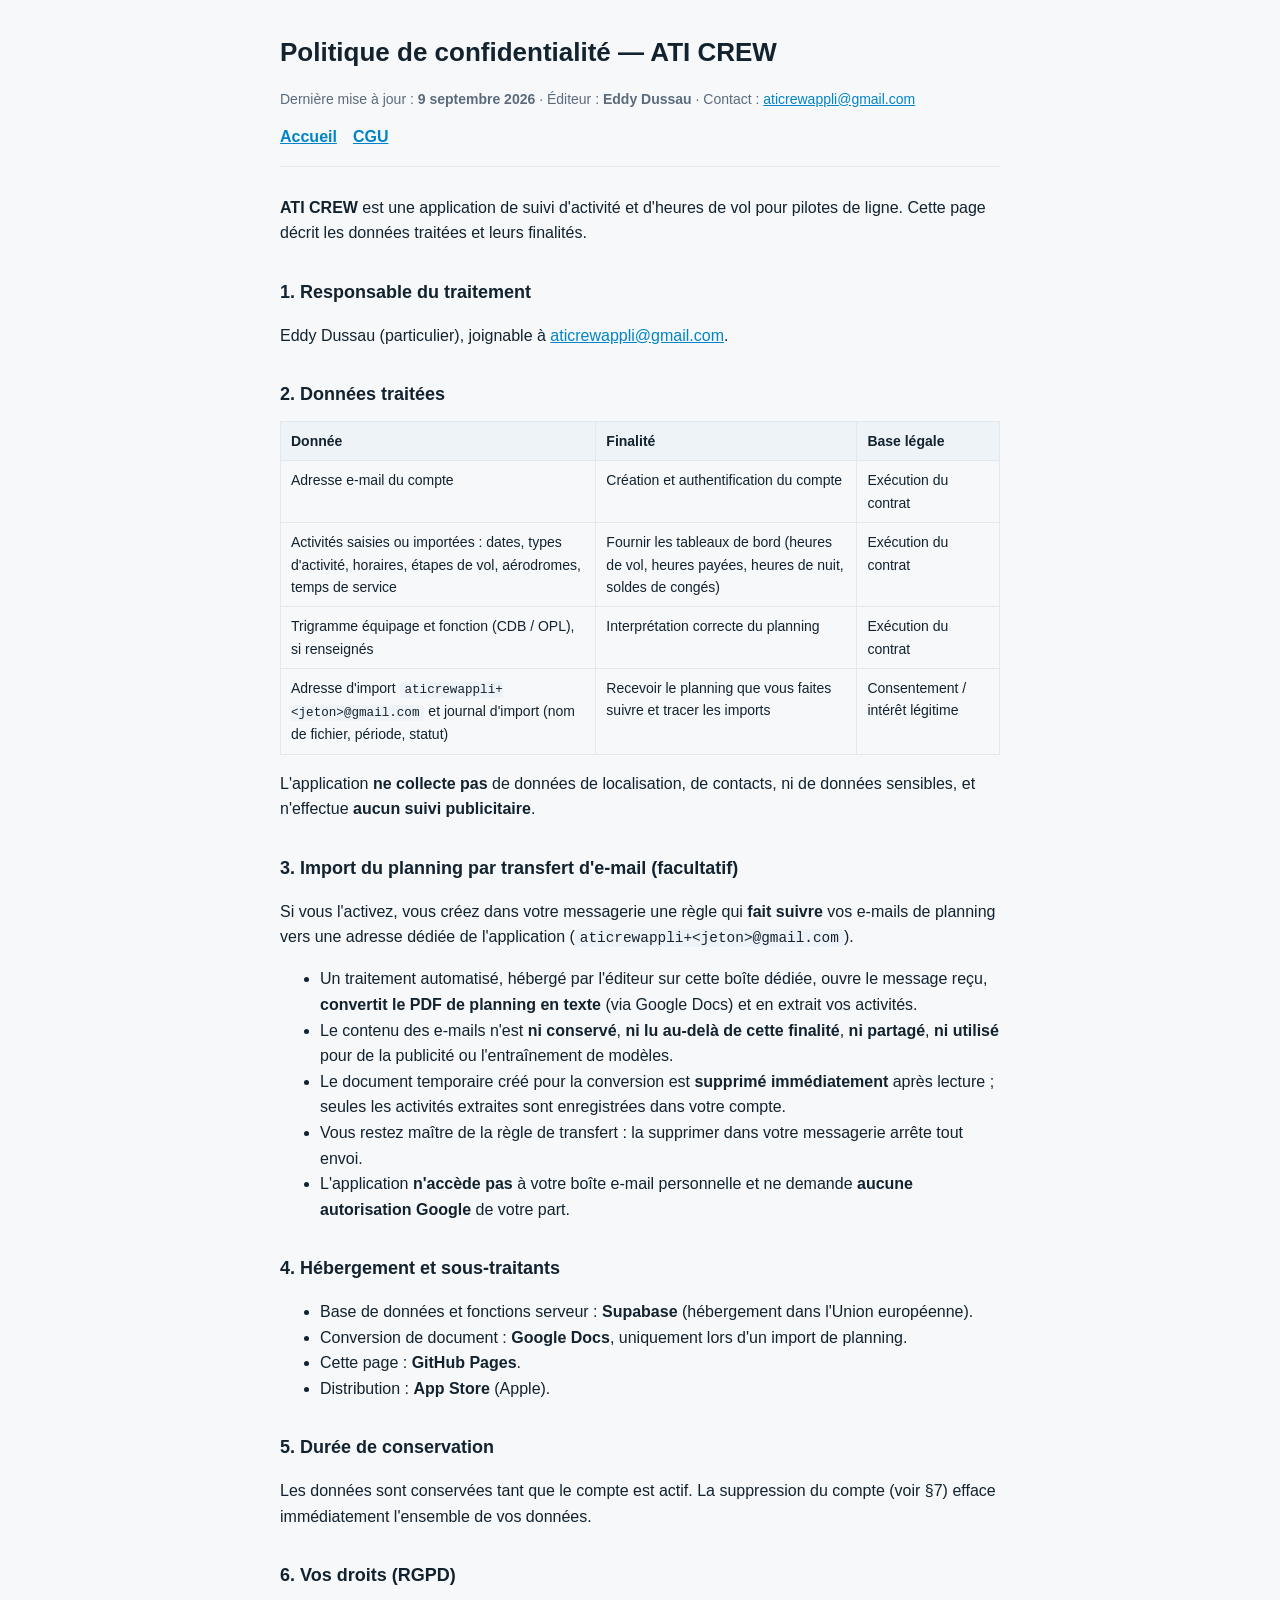
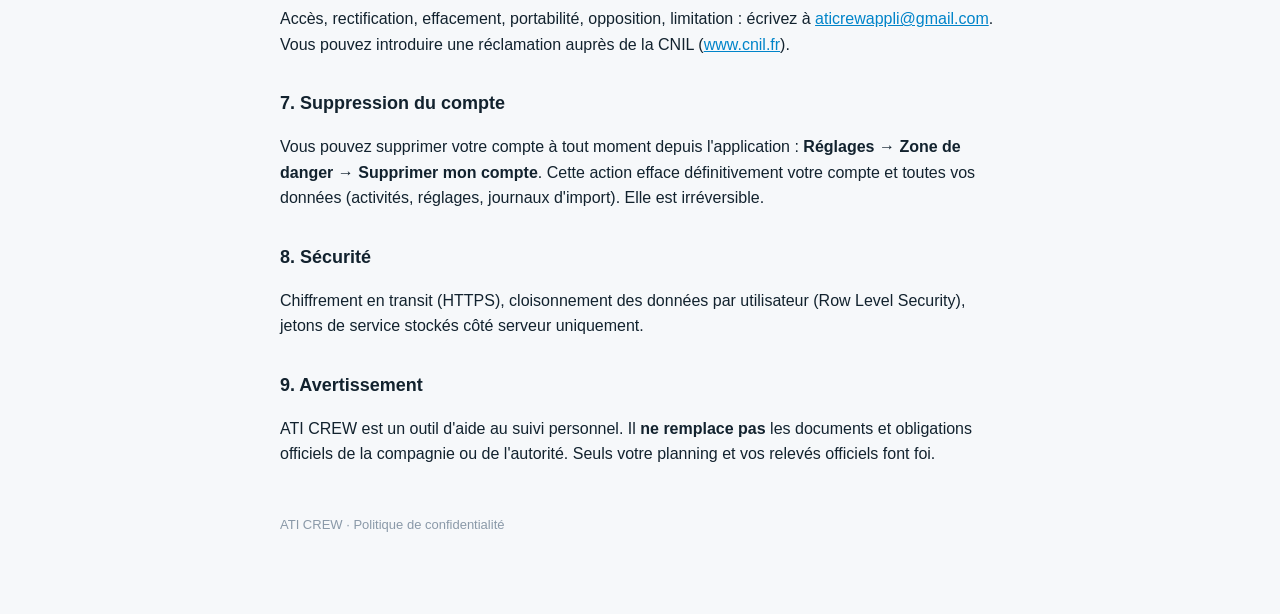
==== confidentialite.html @ f27d481b "Add files via upload" ====
<!doctype html>
<html lang="fr">
<head>
<meta charset="utf-8">
<meta name="viewport" content="width=device-width, initial-scale=1">
<title>ATI CREW — Politique de confidentialité</title>
<link rel="stylesheet" href="style.css">
</head>
<body>
<div class="wrap">
<header>
  <h1>Politique de confidentialité — ATI CREW</h1>
  <p class="muted">Dernière mise à jour : <strong>9 septembre 2026</strong> · Éditeur : <strong>Eddy Dussau</strong> · Contact : <a href="mailto:aticrewappli@gmail.com">aticrewappli@gmail.com</a></p>
  <nav><a href="index.html">Accueil</a><a href="cgu.html">CGU</a></nav>
</header>

<p><strong>ATI CREW</strong> est une application de suivi d'activité et d'heures de vol pour pilotes de ligne. Cette page décrit les données traitées et leurs finalités.</p>

<h2>1. Responsable du traitement</h2>
<p>Eddy Dussau (particulier), joignable à <a href="mailto:aticrewappli@gmail.com">aticrewappli@gmail.com</a>.</p>

<h2>2. Données traitées</h2>
<table>
  <tr><th>Donnée</th><th>Finalité</th><th>Base légale</th></tr>
  <tr><td>Adresse e-mail du compte</td><td>Création et authentification du compte</td><td>Exécution du contrat</td></tr>
  <tr><td>Activités saisies ou importées : dates, types d'activité, horaires, étapes de vol, aérodromes, temps de service</td><td>Fournir les tableaux de bord (heures de vol, heures payées, heures de nuit, soldes de congés)</td><td>Exécution du contrat</td></tr>
  <tr><td>Trigramme équipage et fonction (CDB / OPL), si renseignés</td><td>Interprétation correcte du planning</td><td>Exécution du contrat</td></tr>
  <tr><td>Adresse d'import <code>aticrewappli+&lt;jeton&gt;@gmail.com</code> et journal d'import (nom de fichier, période, statut)</td><td>Recevoir le planning que vous faites suivre et tracer les imports</td><td>Consentement / intérêt légitime</td></tr>
</table>
<p>L'application <strong>ne collecte pas</strong> de données de localisation, de contacts, ni de données sensibles, et n'effectue <strong>aucun suivi publicitaire</strong>.</p>

<h2>3. Import du planning par transfert d'e-mail (facultatif)</h2>
<p>Si vous l'activez, vous créez dans votre messagerie une règle qui <strong>fait suivre</strong> vos e-mails de planning vers une adresse dédiée de l'application (<code>aticrewappli+&lt;jeton&gt;@gmail.com</code>).</p>
<ul>
  <li>Un traitement automatisé, hébergé par l'éditeur sur cette boîte dédiée, ouvre le message reçu, <strong>convertit le PDF de planning en texte</strong> (via Google&nbsp;Docs) et en extrait vos activités.</li>
  <li>Le contenu des e-mails n'est <strong>ni conservé</strong>, <strong>ni lu au-delà de cette finalité</strong>, <strong>ni partagé</strong>, <strong>ni utilisé</strong> pour de la publicité ou l'entraînement de modèles.</li>
  <li>Le document temporaire créé pour la conversion est <strong>supprimé immédiatement</strong> après lecture ; seules les activités extraites sont enregistrées dans votre compte.</li>
  <li>Vous restez maître de la règle de transfert : la supprimer dans votre messagerie arrête tout envoi.</li>
  <li>L'application <strong>n'accède pas</strong> à votre boîte e-mail personnelle et ne demande <strong>aucune autorisation Google</strong> de votre part.</li>
</ul>

<h2>4. Hébergement et sous-traitants</h2>
<ul>
  <li>Base de données et fonctions serveur : <strong>Supabase</strong> (hébergement dans l'Union européenne).</li>
  <li>Conversion de document : <strong>Google&nbsp;Docs</strong>, uniquement lors d'un import de planning.</li>
  <li>Cette page : <strong>GitHub Pages</strong>.</li>
  <li>Distribution : <strong>App Store</strong> (Apple).</li>
</ul>

<h2>5. Durée de conservation</h2>
<p>Les données sont conservées tant que le compte est actif. La suppression du compte (voir §7) efface immédiatement l'ensemble de vos données.</p>

<h2>6. Vos droits (RGPD)</h2>
<p>Accès, rectification, effacement, portabilité, opposition, limitation : écrivez à <a href="mailto:aticrewappli@gmail.com">aticrewappli@gmail.com</a>. Vous pouvez introduire une réclamation auprès de la CNIL (<a href="https://www.cnil.fr">www.cnil.fr</a>).</p>

<h2>7. Suppression du compte</h2>
<p>Vous pouvez supprimer votre compte à tout moment depuis l'application : <strong>Réglages → Zone de danger → Supprimer mon compte</strong>. Cette action efface définitivement votre compte et toutes vos données (activités, réglages, journaux d'import). Elle est irréversible.</p>

<h2>8. Sécurité</h2>
<p>Chiffrement en transit (HTTPS), cloisonnement des données par utilisateur (Row Level Security), jetons de service stockés côté serveur uniquement.</p>

<h2>9. Avertissement</h2>
<p>ATI CREW est un outil d'aide au suivi personnel. Il <strong>ne remplace pas</strong> les documents et obligations officiels de la compagnie ou de l'autorité. Seuls votre planning et vos relevés officiels font foi.</p>

<footer>ATI CREW · Politique de confidentialité</footer>
</div>
</body>
</html>
---- style.css ----
:root { color-scheme: light; }
* { box-sizing: border-box; }
body {
  margin: 0;
  font: 16px/1.6 -apple-system, BlinkMacSystemFont, "Segoe UI", Roboto, Helvetica, Arial, sans-serif;
  color: #12222e;
  background: #f6f8fa;
}
.wrap { max-width: 760px; margin: 0 auto; padding: 32px 20px 80px; }
header { border-bottom: 1px solid #e2e8ee; padding-bottom: 16px; margin-bottom: 28px; }
h1 { font-size: 26px; margin: 0 0 4px; }
h2 { font-size: 18px; margin: 32px 0 8px; }
.muted { color: #5b6b7c; font-size: 14px; }
a { color: #0084c9; }
nav a { margin-right: 16px; font-weight: 600; }
table { border-collapse: collapse; width: 100%; margin: 12px 0; font-size: 14px; }
th, td { border: 1px solid #e2e8ee; padding: 8px 10px; text-align: left; vertical-align: top; }
th { background: #eef3f8; }
code { background: #eef3f8; padding: 1px 5px; border-radius: 4px; font-size: 90%; }
.note { background: #fff; border: 1px solid #e2e8ee; border-radius: 10px; padding: 14px 16px; margin: 20px 0; }
footer { margin-top: 48px; color: #8a99a8; font-size: 13px; }
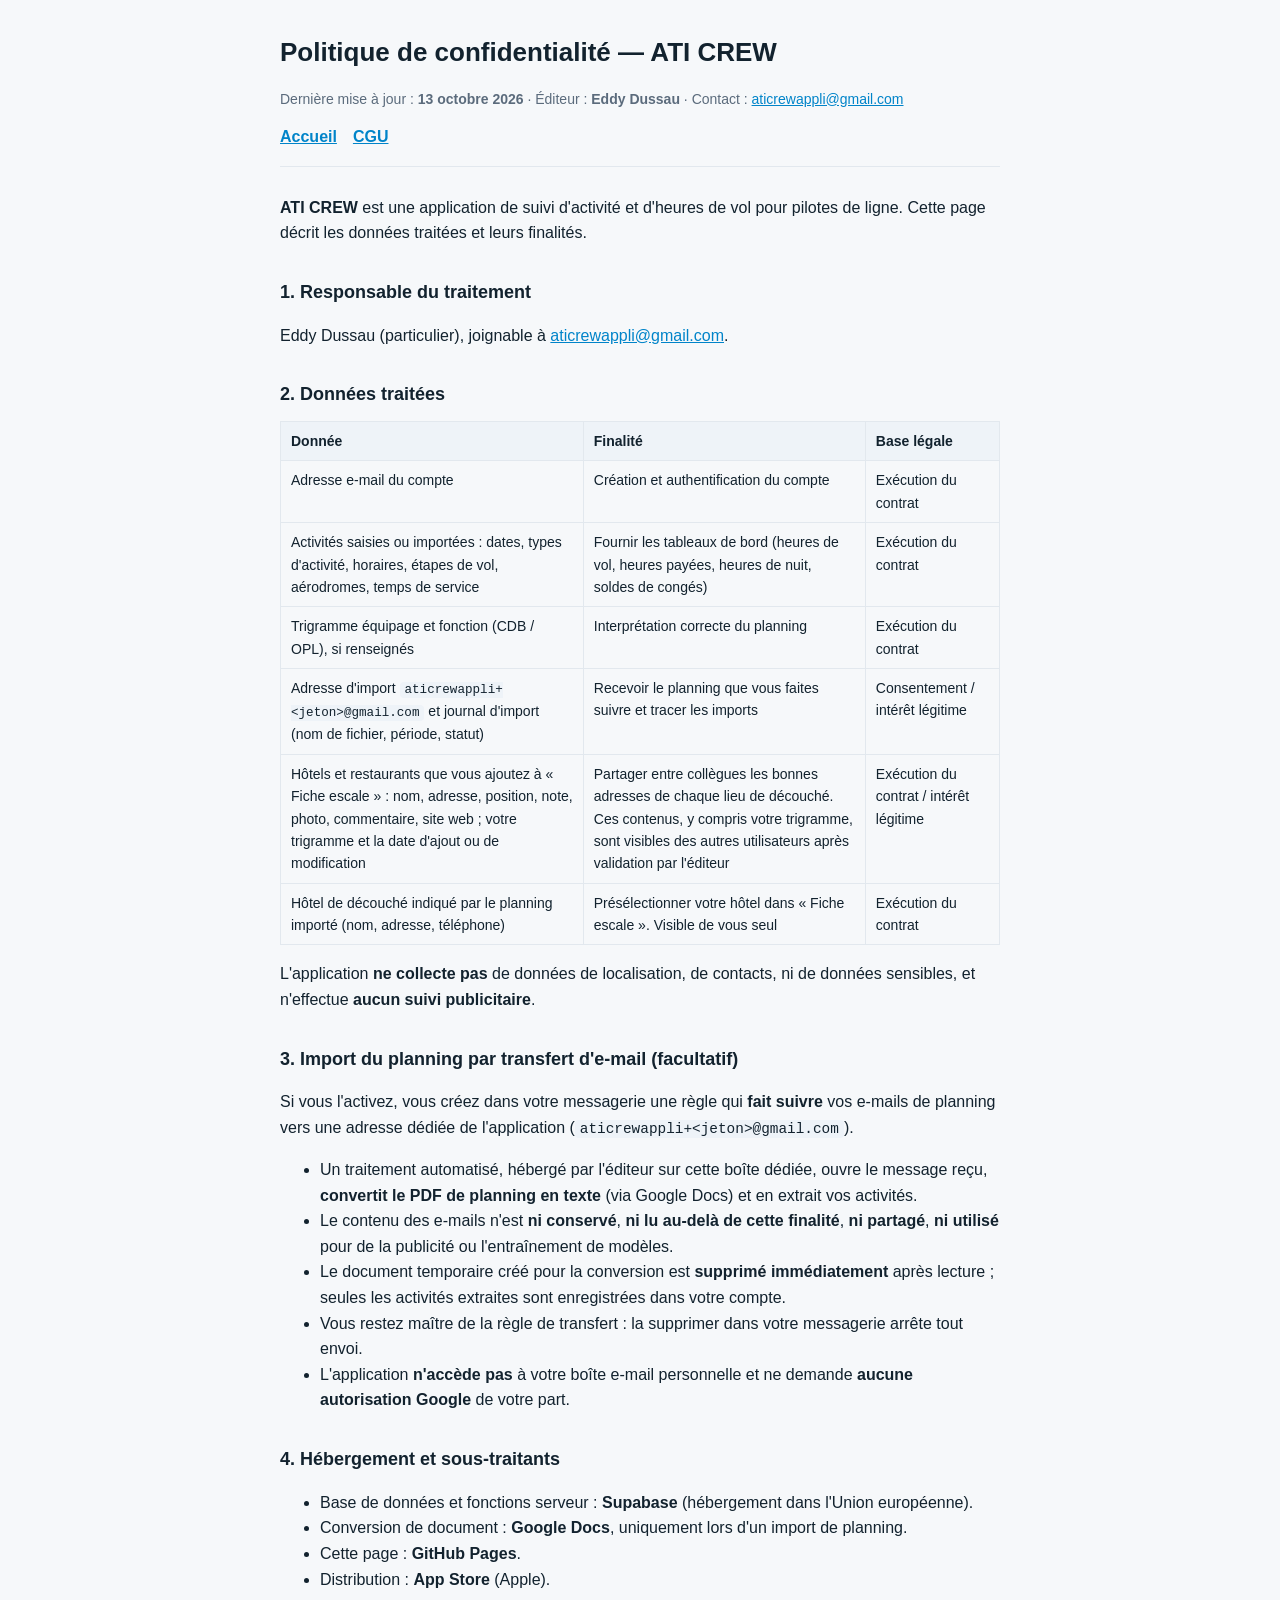
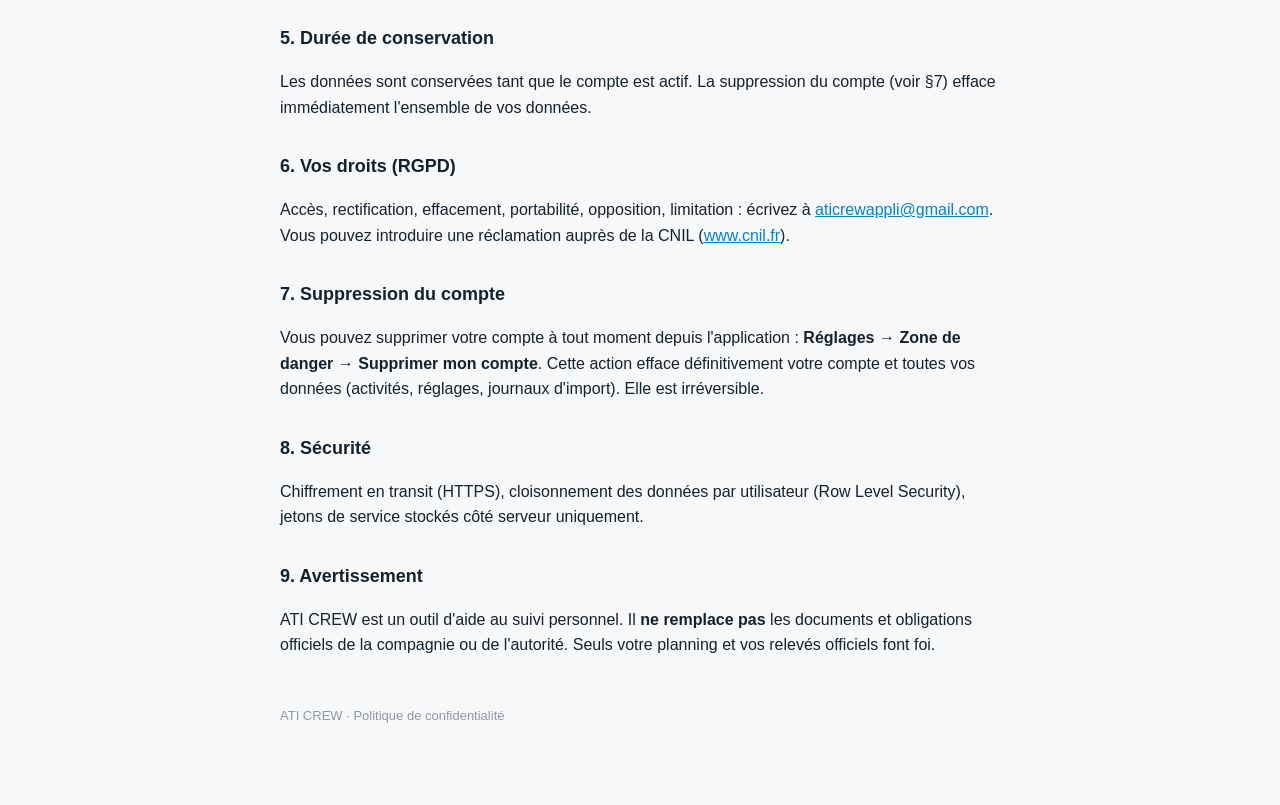
==== commit 03141888: "CGU et confidentialite : contenus partages (Fiche escale) Co-Authored-By: Claude Sonnet 5.5 <noreply" ====
--- a/confidentialite.html
+++ b/confidentialite.html
@@ -10,7 +10,7 @@
 <div class="wrap">
 <header>
   <h1>Politique de confidentialité — ATI CREW</h1>
-  <p class="muted">Dernière mise à jour : <strong>9 septembre 2026</strong> · Éditeur : <strong>Eddy Dussau</strong> · Contact : <a href="mailto:aticrewappli@gmail.com">aticrewappli@gmail.com</a></p>
+  <p class="muted">Dernière mise à jour : <strong>13 octobre 2026</strong> · Éditeur : <strong>Eddy Dussau</strong> · Contact : <a href="mailto:aticrewappli@gmail.com">aticrewappli@gmail.com</a></p>
   <nav><a href="index.html">Accueil</a><a href="cgu.html">CGU</a></nav>
 </header>
 
@@ -26,6 +26,8 @@
   <tr><td>Activités saisies ou importées : dates, types d'activité, horaires, étapes de vol, aérodromes, temps de service</td><td>Fournir les tableaux de bord (heures de vol, heures payées, heures de nuit, soldes de congés)</td><td>Exécution du contrat</td></tr>
   <tr><td>Trigramme équipage et fonction (CDB / OPL), si renseignés</td><td>Interprétation correcte du planning</td><td>Exécution du contrat</td></tr>
   <tr><td>Adresse d'import <code>aticrewappli+&lt;jeton&gt;@gmail.com</code> et journal d'import (nom de fichier, période, statut)</td><td>Recevoir le planning que vous faites suivre et tracer les imports</td><td>Consentement / intérêt légitime</td></tr>
+  <tr><td>Hôtels et restaurants que vous ajoutez à « Fiche escale » : nom, adresse, position, note, photo, commentaire, site web ; votre trigramme et la date d'ajout ou de modification</td><td>Partager entre collègues les bonnes adresses de chaque lieu de découché. Ces contenus, y compris votre trigramme, sont visibles des autres utilisateurs après validation par l'éditeur</td><td>Exécution du contrat / intérêt légitime</td></tr>
+  <tr><td>Hôtel de découché indiqué par le planning importé (nom, adresse, téléphone)</td><td>Présélectionner votre hôtel dans « Fiche escale ». Visible de vous seul</td><td>Exécution du contrat</td></tr>
 </table>
 <p>L'application <strong>ne collecte pas</strong> de données de localisation, de contacts, ni de données sensibles, et n'effectue <strong>aucun suivi publicitaire</strong>.</p>
 
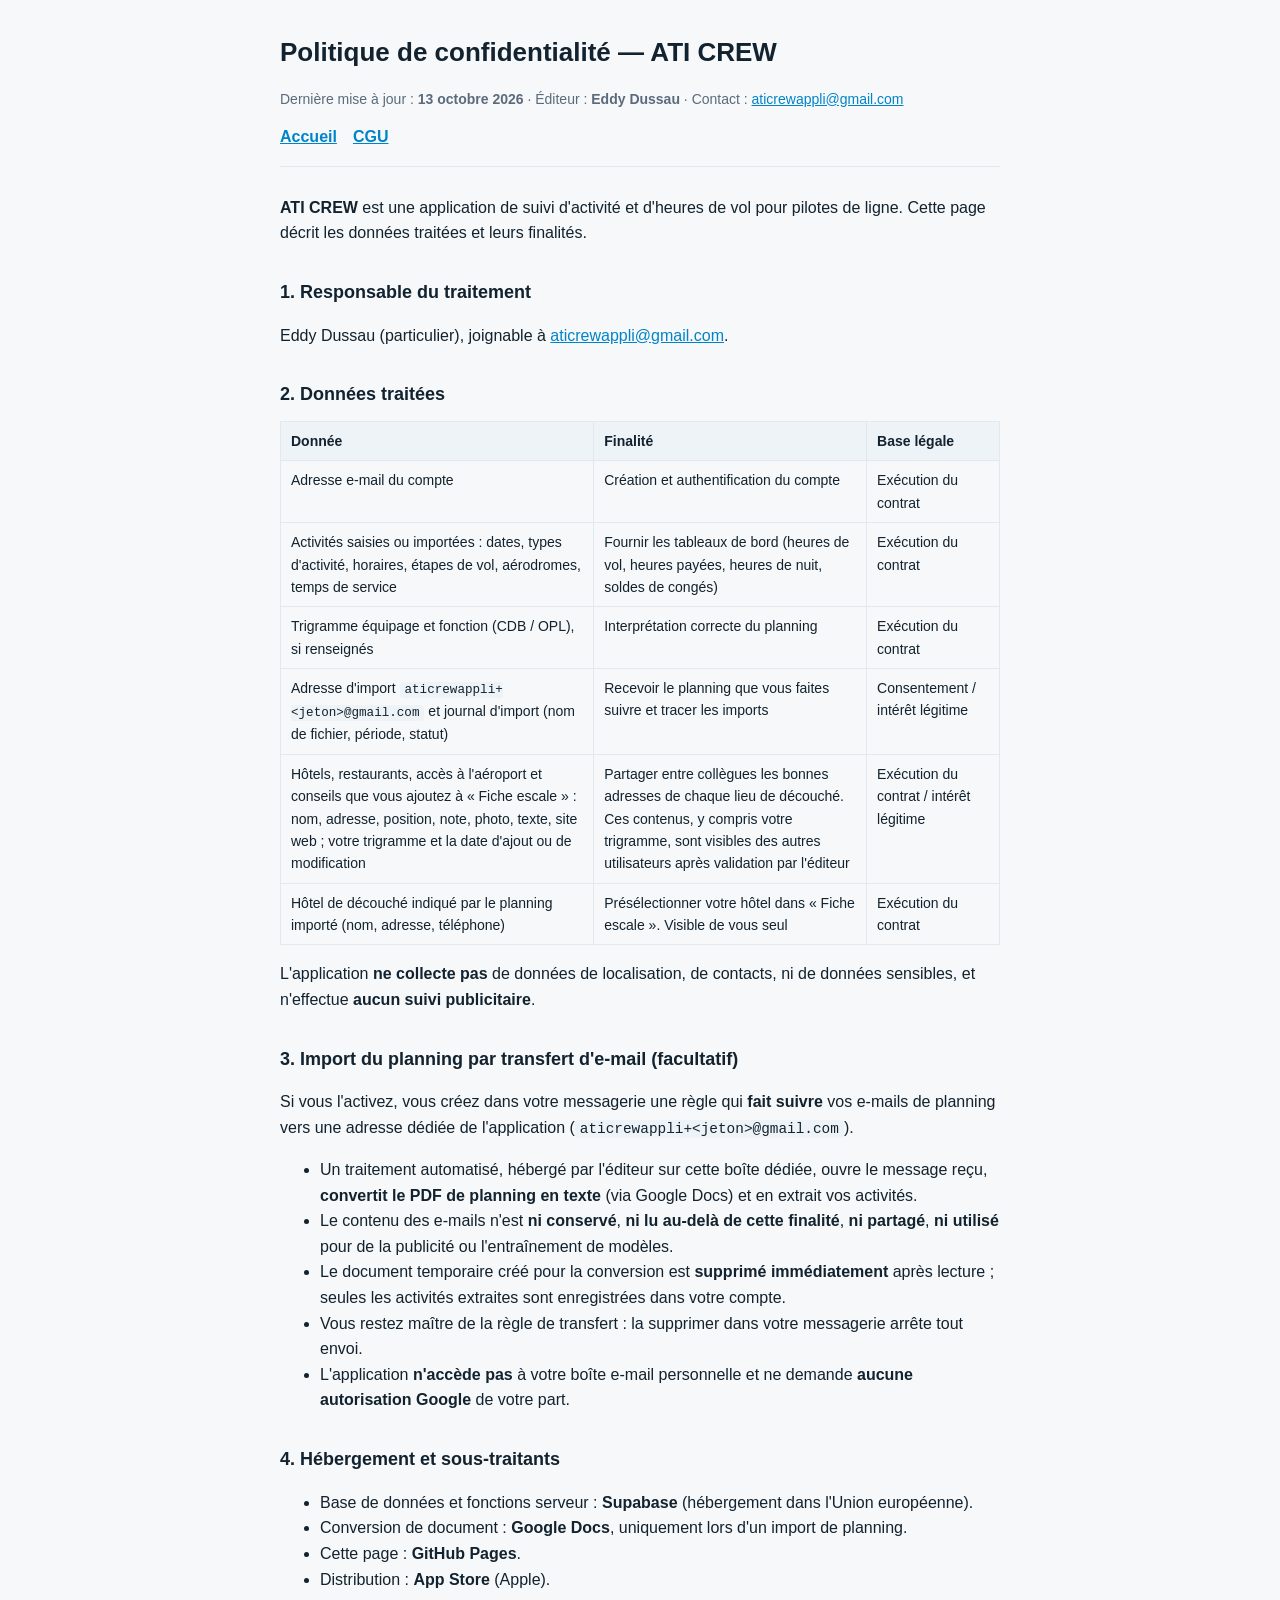
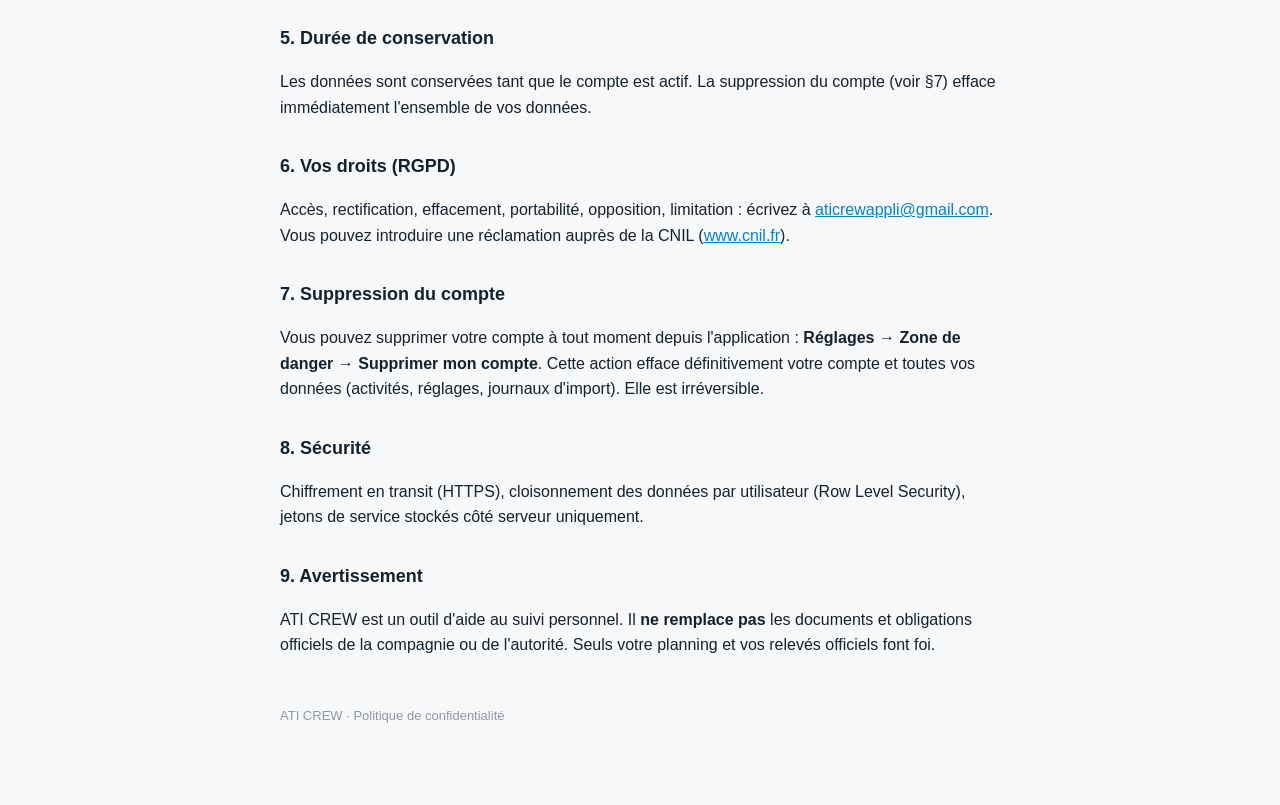
==== commit f7e6c846: "Guide, CGU, confidentialite : acces et conseils (Fiche escale) Co-Authored-By: Claude Sonnet 5.5 <no" ====
--- a/confidentialite.html
+++ b/confidentialite.html
@@ -26,7 +26,7 @@
   <tr><td>Activités saisies ou importées : dates, types d'activité, horaires, étapes de vol, aérodromes, temps de service</td><td>Fournir les tableaux de bord (heures de vol, heures payées, heures de nuit, soldes de congés)</td><td>Exécution du contrat</td></tr>
   <tr><td>Trigramme équipage et fonction (CDB / OPL), si renseignés</td><td>Interprétation correcte du planning</td><td>Exécution du contrat</td></tr>
   <tr><td>Adresse d'import <code>aticrewappli+&lt;jeton&gt;@gmail.com</code> et journal d'import (nom de fichier, période, statut)</td><td>Recevoir le planning que vous faites suivre et tracer les imports</td><td>Consentement / intérêt légitime</td></tr>
-  <tr><td>Hôtels et restaurants que vous ajoutez à « Fiche escale » : nom, adresse, position, note, photo, commentaire, site web ; votre trigramme et la date d'ajout ou de modification</td><td>Partager entre collègues les bonnes adresses de chaque lieu de découché. Ces contenus, y compris votre trigramme, sont visibles des autres utilisateurs après validation par l'éditeur</td><td>Exécution du contrat / intérêt légitime</td></tr>
+  <tr><td>Hôtels, restaurants, accès à l'aéroport et conseils que vous ajoutez à « Fiche escale » : nom, adresse, position, note, photo, texte, site web ; votre trigramme et la date d'ajout ou de modification</td><td>Partager entre collègues les bonnes adresses de chaque lieu de découché. Ces contenus, y compris votre trigramme, sont visibles des autres utilisateurs après validation par l'éditeur</td><td>Exécution du contrat / intérêt légitime</td></tr>
   <tr><td>Hôtel de découché indiqué par le planning importé (nom, adresse, téléphone)</td><td>Présélectionner votre hôtel dans « Fiche escale ». Visible de vous seul</td><td>Exécution du contrat</td></tr>
 </table>
 <p>L'application <strong>ne collecte pas</strong> de données de localisation, de contacts, ni de données sensibles, et n'effectue <strong>aucun suivi publicitaire</strong>.</p>
